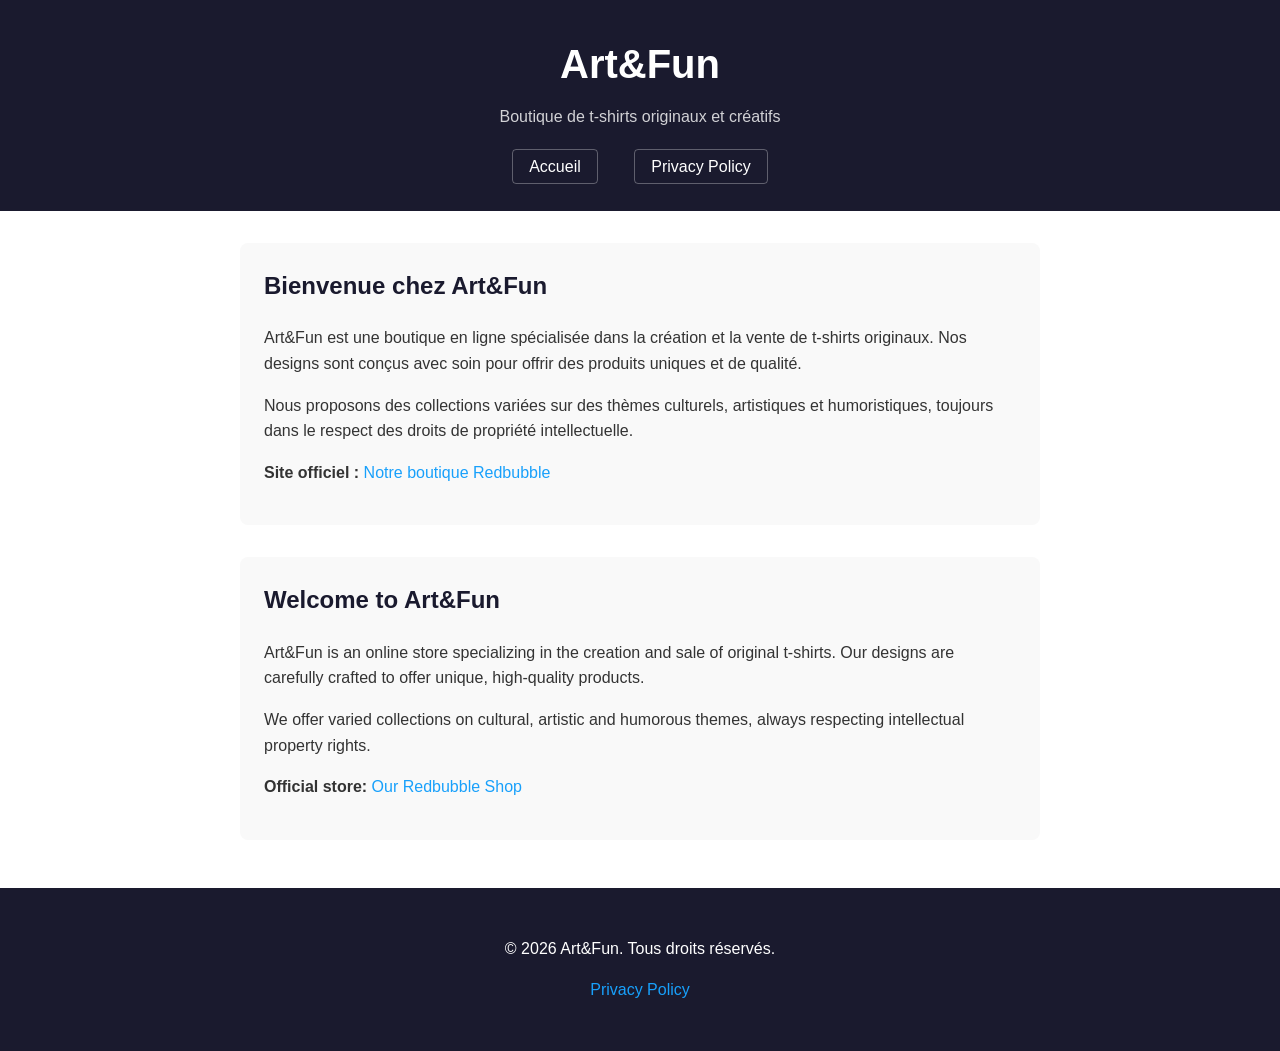
==== index.html @ b07b4be9 "Initial commit: Art&Fun website with privacy policy" ====
<!DOCTYPE html>
<html lang="fr">
<head>
    <meta charset="UTF-8">
    <meta name="viewport" content="width=device-width, initial-scale=1.0">
    <title>Art&Fun — Boutique de T-shirts Originaux</title>
    <link rel="stylesheet" href="style.css">
</head>
<body>
    <header>
        <h1>Art&Fun</h1>
        <p>Boutique de t-shirts originaux et créatifs</p>
        <nav>
            <a href="index.html">Accueil</a>
            <a href="privacy.html">Privacy Policy</a>
        </nav>
    </header>
    <main>
        <section>
            <h2>Bienvenue chez Art&Fun</h2>
            <p>Art&Fun est une boutique en ligne spécialisée dans la création et la vente de t-shirts originaux. Nos designs sont conçus avec soin pour offrir des produits uniques et de qualité.</p>
            <p>Nous proposons des collections variées sur des thèmes culturels, artistiques et humoristiques, toujours dans le respect des droits de propriété intellectuelle.</p>
            <p><strong>Site officiel :</strong> <a href="https://www.redbubble.com/people/cyrilolivieri/shop" target="_blank">Notre boutique Redbubble</a></p>
        </section>
        <section>
            <h2>Welcome to Art&Fun</h2>
            <p>Art&Fun is an online store specializing in the creation and sale of original t-shirts. Our designs are carefully crafted to offer unique, high-quality products.</p>
            <p>We offer varied collections on cultural, artistic and humorous themes, always respecting intellectual property rights.</p>
            <p><strong>Official store:</strong> <a href="https://www.redbubble.com/people/cyrilolivieri/shop" target="_blank">Our Redbubble Shop</a></p>
        </section>
    </main>
    <footer>
        <p>© 2026 Art&Fun. Tous droits réservés.</p>
        <p><a href="privacy.html">Privacy Policy</a></p>
    </footer>
</body>
</html>
---- style.css ----
body {
    font-family: 'Segoe UI', Tahoma, Geneva, Verdana, sans-serif;
    margin: 0;
    padding: 0;
    line-height: 1.6;
    color: #333;
}

header {
    background: #1a1a2e;
    color: white;
    padding: 2rem;
    text-align: center;
}

header h1 {
    margin: 0;
    font-size: 2.5rem;
}

header p {
    margin: 0.5rem 0 0;
    opacity: 0.8;
}

nav {
    margin-top: 1.5rem;
}

nav a {
    color: white;
    text-decoration: none;
    margin: 0 1rem;
    padding: 0.5rem 1rem;
    border: 1px solid rgba(255,255,255,0.3);
    border-radius: 4px;
    transition: all 0.3s;
}

nav a:hover {
    background: rgba(255,255,255,0.2);
}

main {
    max-width: 800px;
    margin: 2rem auto;
    padding: 0 1rem;
}

section {
    margin-bottom: 2rem;
    padding: 1.5rem;
    background: #f9f9f9;
    border-radius: 8px;
}

section h2 {
    color: #1a1a2e;
    margin-top: 0;
}

section h3 {
    color: #333;
    margin-top: 1.5rem;
}

a {
    color: #18a0fb;
    text-decoration: none;
}

a:hover {
    text-decoration: underline;
}

footer {
    text-align: center;
    padding: 2rem;
    background: #1a1a2e;
    color: white;
    margin-top: 3rem;
}

footer a {
    color: #18a0fb;
}
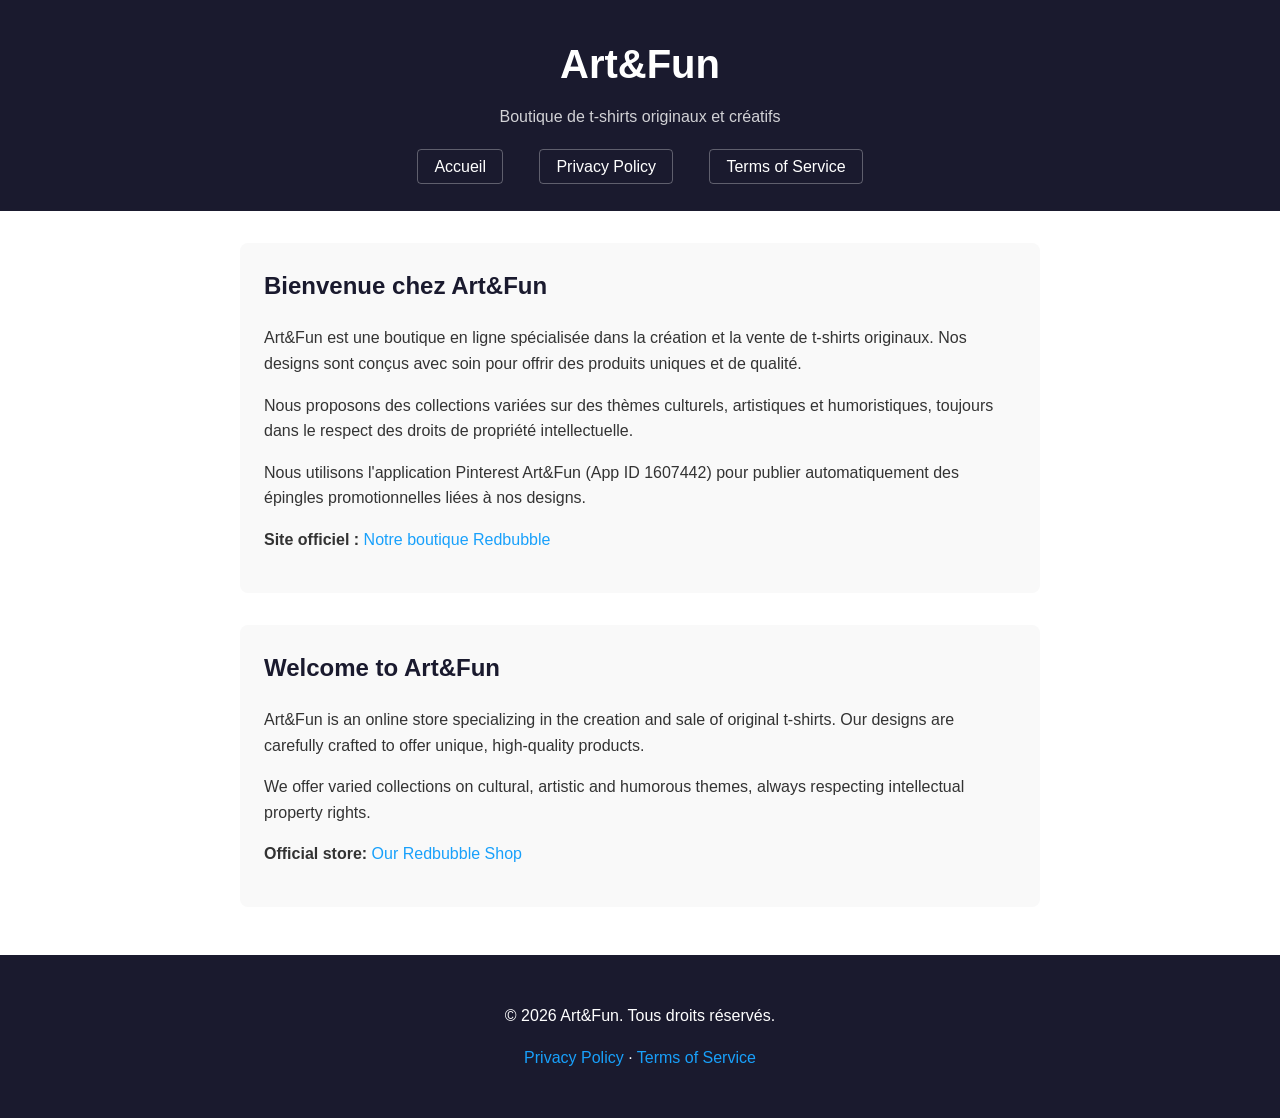
==== commit 2deffbcb: "Mise à jour privacy/terms pour Pinterest API app Art&Fun" ====
--- a/index.html
+++ b/index.html
@@ -13,6 +13,7 @@
         <nav>
             <a href="index.html">Accueil</a>
             <a href="privacy.html">Privacy Policy</a>
+            <a href="terms.html">Terms of Service</a>
         </nav>
     </header>
     <main>
@@ -20,6 +21,7 @@
             <h2>Bienvenue chez Art&Fun</h2>
             <p>Art&Fun est une boutique en ligne spécialisée dans la création et la vente de t-shirts originaux. Nos designs sont conçus avec soin pour offrir des produits uniques et de qualité.</p>
             <p>Nous proposons des collections variées sur des thèmes culturels, artistiques et humoristiques, toujours dans le respect des droits de propriété intellectuelle.</p>
+            <p>Nous utilisons l'application Pinterest Art&Fun (App ID 1607442) pour publier automatiquement des épingles promotionnelles liées à nos designs.</p>
             <p><strong>Site officiel :</strong> <a href="https://www.redbubble.com/people/cyrilolivieri/shop" target="_blank">Notre boutique Redbubble</a></p>
         </section>
         <section>
@@ -31,7 +33,7 @@
     </main>
     <footer>
         <p>© 2026 Art&Fun. Tous droits réservés.</p>
-        <p><a href="privacy.html">Privacy Policy</a></p>
+        <p><a href="privacy.html">Privacy Policy</a> · <a href="terms.html">Terms of Service</a></p>
     </footer>
 </body>
 </html>
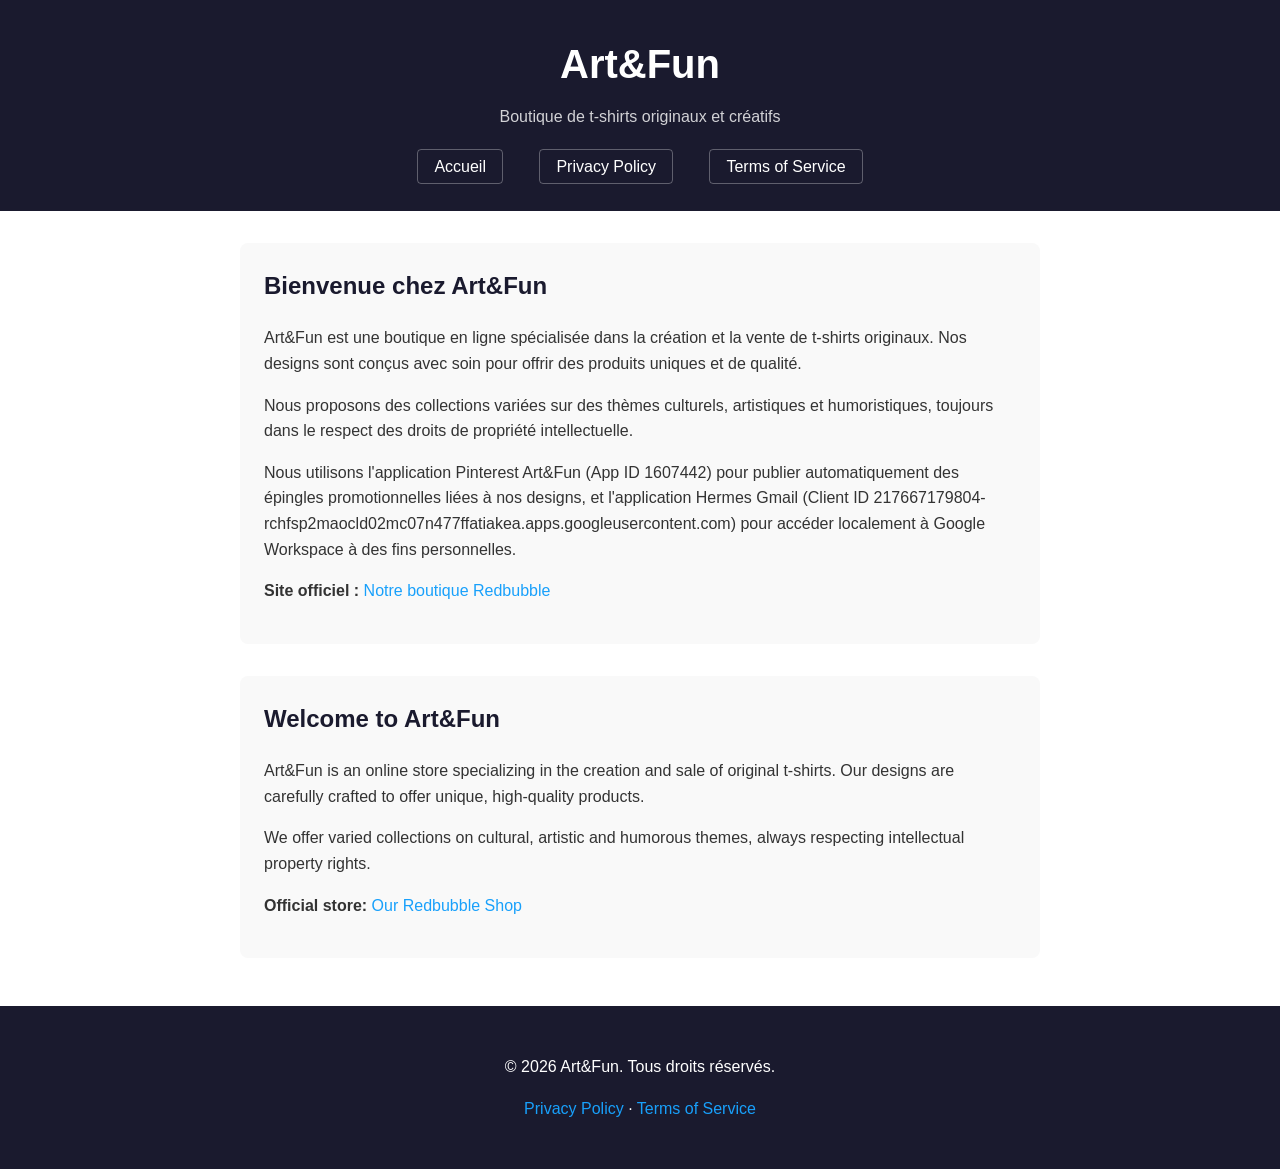
==== commit 07ddf4dc: "Ajout section Google Workspace / Hermes Agent dans privacy, terms et index" ====
--- a/index.html
+++ b/index.html
@@ -21,7 +21,7 @@
             <h2>Bienvenue chez Art&Fun</h2>
             <p>Art&Fun est une boutique en ligne spécialisée dans la création et la vente de t-shirts originaux. Nos designs sont conçus avec soin pour offrir des produits uniques et de qualité.</p>
             <p>Nous proposons des collections variées sur des thèmes culturels, artistiques et humoristiques, toujours dans le respect des droits de propriété intellectuelle.</p>
-            <p>Nous utilisons l'application Pinterest Art&Fun (App ID 1607442) pour publier automatiquement des épingles promotionnelles liées à nos designs.</p>
+            <p>Nous utilisons l'application Pinterest Art&Fun (App ID 1607442) pour publier automatiquement des épingles promotionnelles liées à nos designs, et l'application Hermes Gmail (Client ID 217667179804-rchfsp2maocld02mc07n477ffatiakea.apps.googleusercontent.com) pour accéder localement à Google Workspace à des fins personnelles.</p>
             <p><strong>Site officiel :</strong> <a href="https://www.redbubble.com/people/cyrilolivieri/shop" target="_blank">Notre boutique Redbubble</a></p>
         </section>
         <section>
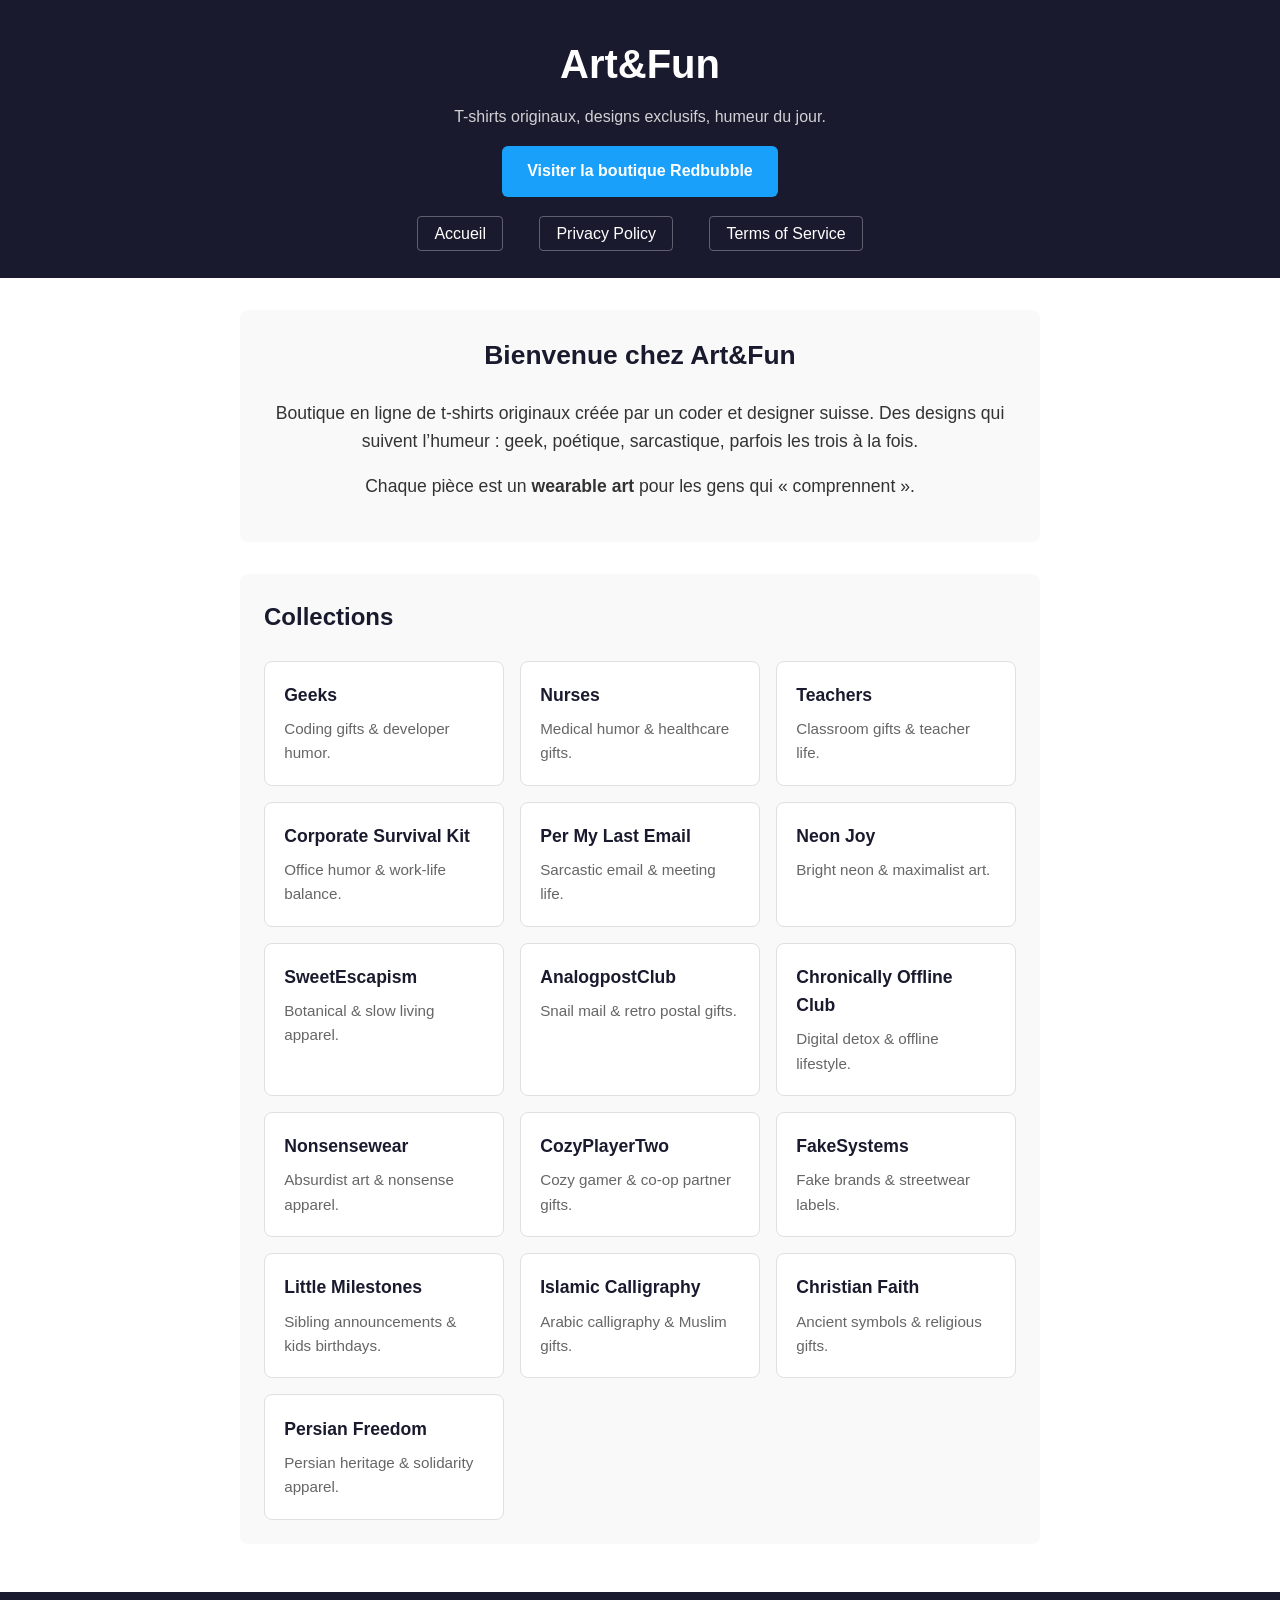
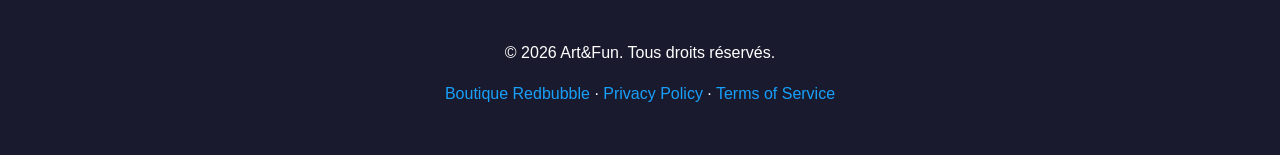
==== commit 882c8ea4: "Update landing: 16 collection cards, fix Redbubble URL" ====
--- a/index.html
+++ b/index.html
@@ -9,7 +9,8 @@
 <body>
     <header>
         <h1>Art&Fun</h1>
-        <p>Boutique de t-shirts originaux et créatifs</p>
+        <p>T-shirts originaux, designs exclusifs, humeur du jour.</p>
+        <a class="cta" href="https://www.redbubble.com/fr/people/rpouyan75/shop" target="_blank">Visiter la boutique Redbubble</a>
         <nav>
             <a href="index.html">Accueil</a>
             <a href="privacy.html">Privacy Policy</a>
@@ -17,23 +18,85 @@
         </nav>
     </header>
     <main>
-        <section>
+        <section class="intro">
             <h2>Bienvenue chez Art&Fun</h2>
-            <p>Art&Fun est une boutique en ligne spécialisée dans la création et la vente de t-shirts originaux. Nos designs sont conçus avec soin pour offrir des produits uniques et de qualité.</p>
-            <p>Nous proposons des collections variées sur des thèmes culturels, artistiques et humoristiques, toujours dans le respect des droits de propriété intellectuelle.</p>
-            <p>Nous utilisons l'application Pinterest Art&Fun (App ID 1607442) pour publier automatiquement des épingles promotionnelles liées à nos designs, et l'application Hermes Gmail (Client ID 217667179804-rchfsp2maocld02mc07n477ffatiakea.apps.googleusercontent.com) pour accéder localement à Google Workspace à des fins personnelles.</p>
-            <p><strong>Site officiel :</strong> <a href="https://www.redbubble.com/people/cyrilolivieri/shop" target="_blank">Notre boutique Redbubble</a></p>
+            <p>Boutique en ligne de t-shirts originaux créée par un coder et designer suisse. Des designs qui suivent l’humeur : geek, poétique, sarcastique, parfois les trois à la fois.</p>
+            <p>Chaque pièce est un <strong>wearable art</strong> pour les gens qui « comprennent ».</p>
         </section>
-        <section>
-            <h2>Welcome to Art&Fun</h2>
-            <p>Art&Fun is an online store specializing in the creation and sale of original t-shirts. Our designs are carefully crafted to offer unique, high-quality products.</p>
-            <p>We offer varied collections on cultural, artistic and humorous themes, always respecting intellectual property rights.</p>
-            <p><strong>Official store:</strong> <a href="https://www.redbubble.com/people/cyrilolivieri/shop" target="_blank">Our Redbubble Shop</a></p>
+
+        <section class="collections">
+            <h2>Collections</h2>
+            <div class="grid">
+                <a class="card" href="https://www.redbubble.com/fr/people/rpouyan75/shop/ap/4311687" target="_blank">
+                    <h3>Geeks</h3>
+                    <p>Coding gifts & developer humor.</p>
+                </a>
+                <a class="card" href="https://www.redbubble.com/fr/people/rpouyan75/shop/ap/4315527" target="_blank">
+                    <h3>Nurses</h3>
+                    <p>Medical humor & healthcare gifts.</p>
+                </a>
+                <a class="card" href="https://www.redbubble.com/fr/people/rpouyan75/shop/ap/4315554" target="_blank">
+                    <h3>Teachers</h3>
+                    <p>Classroom gifts & teacher life.</p>
+                </a>
+                <a class="card" href="https://www.redbubble.com/fr/people/rpouyan75/shop/ap/4541122" target="_blank">
+                    <h3>Corporate Survival Kit</h3>
+                    <p>Office humor & work-life balance.</p>
+                </a>
+                <a class="card" href="https://www.redbubble.com/fr/people/rpouyan75/shop/ap/4542577" target="_blank">
+                    <h3>Per My Last Email</h3>
+                    <p>Sarcastic email & meeting life.</p>
+                </a>
+                <a class="card" href="https://www.redbubble.com/fr/people/rpouyan75/shop/ap/4549302" target="_blank">
+                    <h3>Neon Joy</h3>
+                    <p>Bright neon & maximalist art.</p>
+                </a>
+                <a class="card" href="https://www.redbubble.com/fr/people/rpouyan75/shop/ap/4550815" target="_blank">
+                    <h3>SweetEscapism</h3>
+                    <p>Botanical & slow living apparel.</p>
+                </a>
+                <a class="card" href="https://www.redbubble.com/fr/people/rpouyan75/shop/ap/4550819" target="_blank">
+                    <h3>AnalogpostClub</h3>
+                    <p>Snail mail & retro postal gifts.</p>
+                </a>
+                <a class="card" href="https://www.redbubble.com/fr/people/rpouyan75/shop/ap/4551350" target="_blank">
+                    <h3>Chronically Offline Club</h3>
+                    <p>Digital detox & offline lifestyle.</p>
+                </a>
+                <a class="card" href="https://www.redbubble.com/fr/people/rpouyan75/shop/ap/4564546" target="_blank">
+                    <h3>Nonsensewear</h3>
+                    <p>Absurdist art & nonsense apparel.</p>
+                </a>
+                <a class="card" href="https://www.redbubble.com/fr/people/rpouyan75/shop/ap/4564682" target="_blank">
+                    <h3>CozyPlayerTwo</h3>
+                    <p>Cozy gamer & co-op partner gifts.</p>
+                </a>
+                <a class="card" href="https://www.redbubble.com/fr/people/rpouyan75/shop/ap/4564980" target="_blank">
+                    <h3>FakeSystems</h3>
+                    <p>Fake brands & streetwear labels.</p>
+                </a>
+                <a class="card" href="https://www.redbubble.com/fr/people/rpouyan75/shop/ap/4565604" target="_blank">
+                    <h3>Little Milestones</h3>
+                    <p>Sibling announcements & kids birthdays.</p>
+                </a>
+                <a class="card" href="https://www.redbubble.com/fr/people/rpouyan75/shop/ap/4577853" target="_blank">
+                    <h3>Islamic Calligraphy</h3>
+                    <p>Arabic calligraphy & Muslim gifts.</p>
+                </a>
+                <a class="card" href="https://www.redbubble.com/fr/people/rpouyan75/shop/ap/4579701" target="_blank">
+                    <h3>Christian Faith</h3>
+                    <p>Ancient symbols & religious gifts.</p>
+                </a>
+                <a class="card" href="https://www.redbubble.com/fr/people/rpouyan75/shop/ap/4567823" target="_blank">
+                    <h3>Persian Freedom</h3>
+                    <p>Persian heritage & solidarity apparel.</p>
+                </a>
+            </div>
         </section>
     </main>
     <footer>
         <p>© 2026 Art&Fun. Tous droits réservés.</p>
-        <p><a href="privacy.html">Privacy Policy</a> · <a href="terms.html">Terms of Service</a></p>
+        <p><a href="https://www.redbubble.com/fr/people/rpouyan75/shop" target="_blank">Boutique Redbubble</a> · <a href="privacy.html">Privacy Policy</a> · <a href="terms.html">Terms of Service</a></p>
     </footer>
 </body>
 </html>
--- a/style.css
+++ b/style.css
@@ -64,6 +64,65 @@
     margin-top: 1.5rem;
 }
 
+.cta {
+    display: inline-block;
+    background: #18a0fb;
+    color: white;
+    padding: 0.8rem 1.6rem;
+    border-radius: 6px;
+    text-decoration: none;
+    font-weight: bold;
+    margin-top: 1rem;
+}
+
+.cta:hover {
+    background: #0f7fd1;
+}
+
+.intro {
+    text-align: center;
+    font-size: 1.1rem;
+}
+
+.collections {
+    margin-top: 2rem;
+}
+
+.grid {
+    display: grid;
+    grid-template-columns: repeat(auto-fit, minmax(240px, 1fr));
+    gap: 1rem;
+    margin-top: 1.5rem;
+}
+
+.card {
+    display: block;
+    background: white;
+    border: 1px solid #e0e0e0;
+    border-radius: 8px;
+    padding: 1.2rem;
+    text-decoration: none;
+    color: inherit;
+    transition: transform 0.2s, box-shadow 0.2s;
+}
+
+.card:hover {
+    transform: translateY(-3px);
+    box-shadow: 0 4px 12px rgba(0,0,0,0.1);
+}
+
+.card h3 {
+    margin: 0 0 0.5rem;
+    color: #1a1a2e;
+    font-size: 1.1rem;
+}
+
+.card p {
+    margin: 0;
+    color: #666;
+    font-size: 0.95rem;
+}
+
 a {
     color: #18a0fb;
     text-decoration: none;
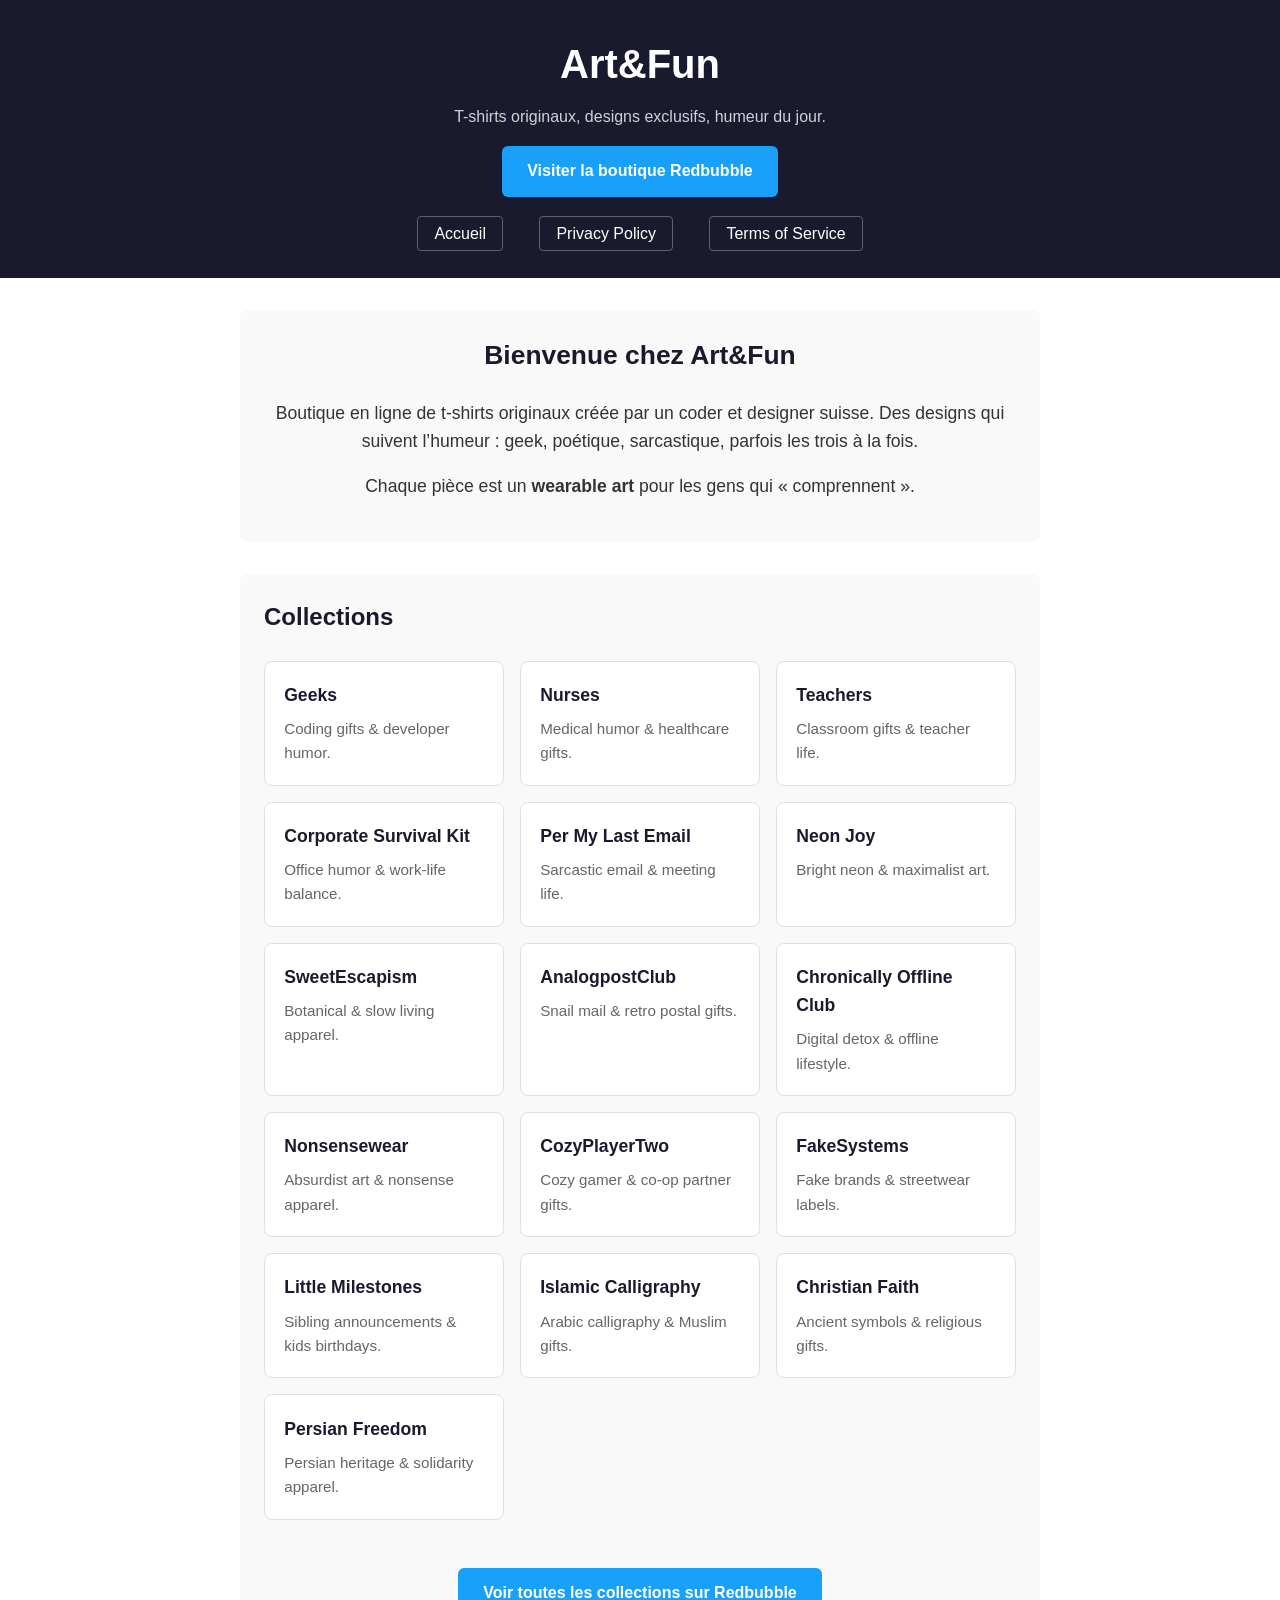
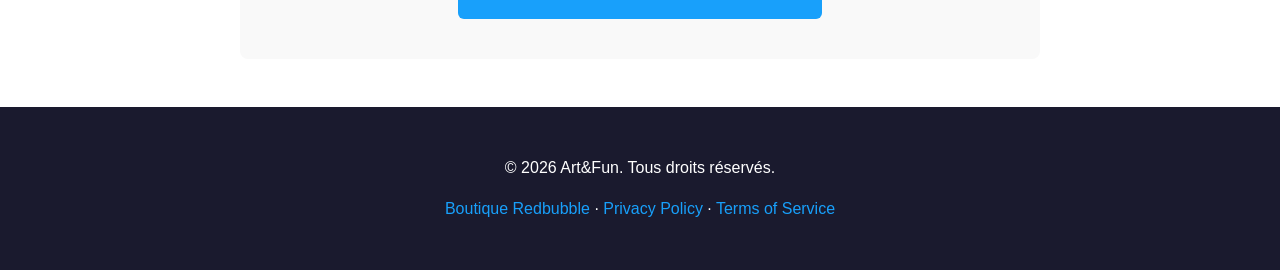
==== commit fd30e974: "Fix collection links: cards are now informational with single Redbubble CTA" ====
--- a/index.html
+++ b/index.html
@@ -27,71 +27,72 @@
         <section class="collections">
             <h2>Collections</h2>
             <div class="grid">
-                <a class="card" href="https://www.redbubble.com/fr/people/rpouyan75/shop/ap/4311687" target="_blank">
+                <div class="card">
                     <h3>Geeks</h3>
                     <p>Coding gifts & developer humor.</p>
-                </a>
-                <a class="card" href="https://www.redbubble.com/fr/people/rpouyan75/shop/ap/4315527" target="_blank">
+                </div>
+                <div class="card">
                     <h3>Nurses</h3>
                     <p>Medical humor & healthcare gifts.</p>
-                </a>
-                <a class="card" href="https://www.redbubble.com/fr/people/rpouyan75/shop/ap/4315554" target="_blank">
+                </div>
+                <div class="card">
                     <h3>Teachers</h3>
                     <p>Classroom gifts & teacher life.</p>
-                </a>
-                <a class="card" href="https://www.redbubble.com/fr/people/rpouyan75/shop/ap/4541122" target="_blank">
+                </div>
+                <div class="card">
                     <h3>Corporate Survival Kit</h3>
                     <p>Office humor & work-life balance.</p>
-                </a>
-                <a class="card" href="https://www.redbubble.com/fr/people/rpouyan75/shop/ap/4542577" target="_blank">
+                </div>
+                <div class="card">
                     <h3>Per My Last Email</h3>
                     <p>Sarcastic email & meeting life.</p>
-                </a>
-                <a class="card" href="https://www.redbubble.com/fr/people/rpouyan75/shop/ap/4549302" target="_blank">
+                </div>
+                <div class="card">
                     <h3>Neon Joy</h3>
                     <p>Bright neon & maximalist art.</p>
-                </a>
-                <a class="card" href="https://www.redbubble.com/fr/people/rpouyan75/shop/ap/4550815" target="_blank">
+                </div>
+                <div class="card">
                     <h3>SweetEscapism</h3>
                     <p>Botanical & slow living apparel.</p>
-                </a>
-                <a class="card" href="https://www.redbubble.com/fr/people/rpouyan75/shop/ap/4550819" target="_blank">
+                </div>
+                <div class="card">
                     <h3>AnalogpostClub</h3>
                     <p>Snail mail & retro postal gifts.</p>
-                </a>
-                <a class="card" href="https://www.redbubble.com/fr/people/rpouyan75/shop/ap/4551350" target="_blank">
+                </div>
+                <div class="card">
                     <h3>Chronically Offline Club</h3>
                     <p>Digital detox & offline lifestyle.</p>
-                </a>
-                <a class="card" href="https://www.redbubble.com/fr/people/rpouyan75/shop/ap/4564546" target="_blank">
+                </div>
+                <div class="card">
                     <h3>Nonsensewear</h3>
                     <p>Absurdist art & nonsense apparel.</p>
-                </a>
-                <a class="card" href="https://www.redbubble.com/fr/people/rpouyan75/shop/ap/4564682" target="_blank">
+                </div>
+                <div class="card">
                     <h3>CozyPlayerTwo</h3>
                     <p>Cozy gamer & co-op partner gifts.</p>
-                </a>
-                <a class="card" href="https://www.redbubble.com/fr/people/rpouyan75/shop/ap/4564980" target="_blank">
+                </div>
+                <div class="card">
                     <h3>FakeSystems</h3>
                     <p>Fake brands & streetwear labels.</p>
-                </a>
-                <a class="card" href="https://www.redbubble.com/fr/people/rpouyan75/shop/ap/4565604" target="_blank">
+                </div>
+                <div class="card">
                     <h3>Little Milestones</h3>
                     <p>Sibling announcements & kids birthdays.</p>
-                </a>
-                <a class="card" href="https://www.redbubble.com/fr/people/rpouyan75/shop/ap/4577853" target="_blank">
+                </div>
+                <div class="card">
                     <h3>Islamic Calligraphy</h3>
                     <p>Arabic calligraphy & Muslim gifts.</p>
-                </a>
-                <a class="card" href="https://www.redbubble.com/fr/people/rpouyan75/shop/ap/4579701" target="_blank">
+                </div>
+                <div class="card">
                     <h3>Christian Faith</h3>
                     <p>Ancient symbols & religious gifts.</p>
-                </a>
-                <a class="card" href="https://www.redbubble.com/fr/people/rpouyan75/shop/ap/4567823" target="_blank">
+                </div>
+                <div class="card">
                     <h3>Persian Freedom</h3>
                     <p>Persian heritage & solidarity apparel.</p>
-                </a>
+                </div>
             </div>
+            <p class="shop-cta"><a class="cta" href="https://www.redbubble.com/fr/people/rpouyan75/shop" target="_blank">Voir toutes les collections sur Redbubble</a></p>
         </section>
     </main>
     <footer>
--- a/style.css
+++ b/style.css
@@ -123,6 +123,11 @@
     font-size: 0.95rem;
 }
 
+.shop-cta {
+    text-align: center;
+    margin-top: 2rem;
+}
+
 a {
     color: #18a0fb;
     text-decoration: none;
